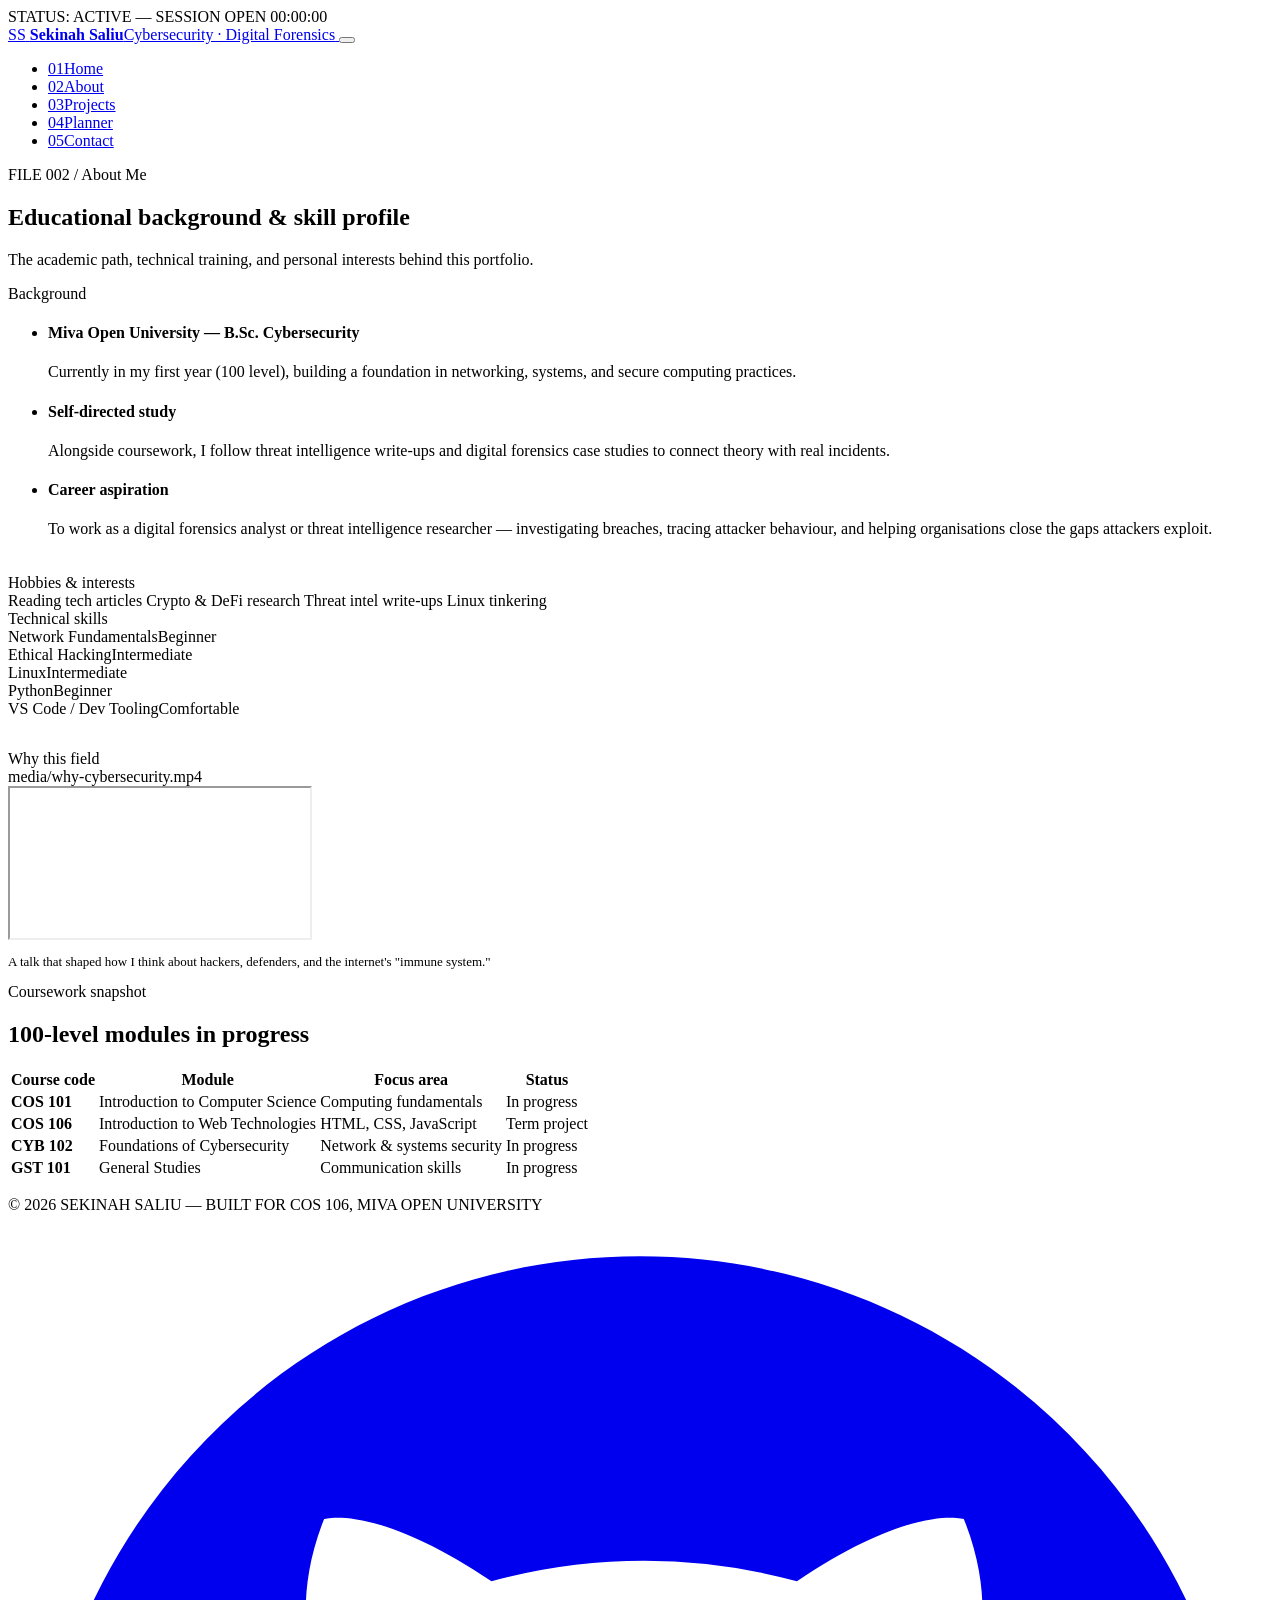
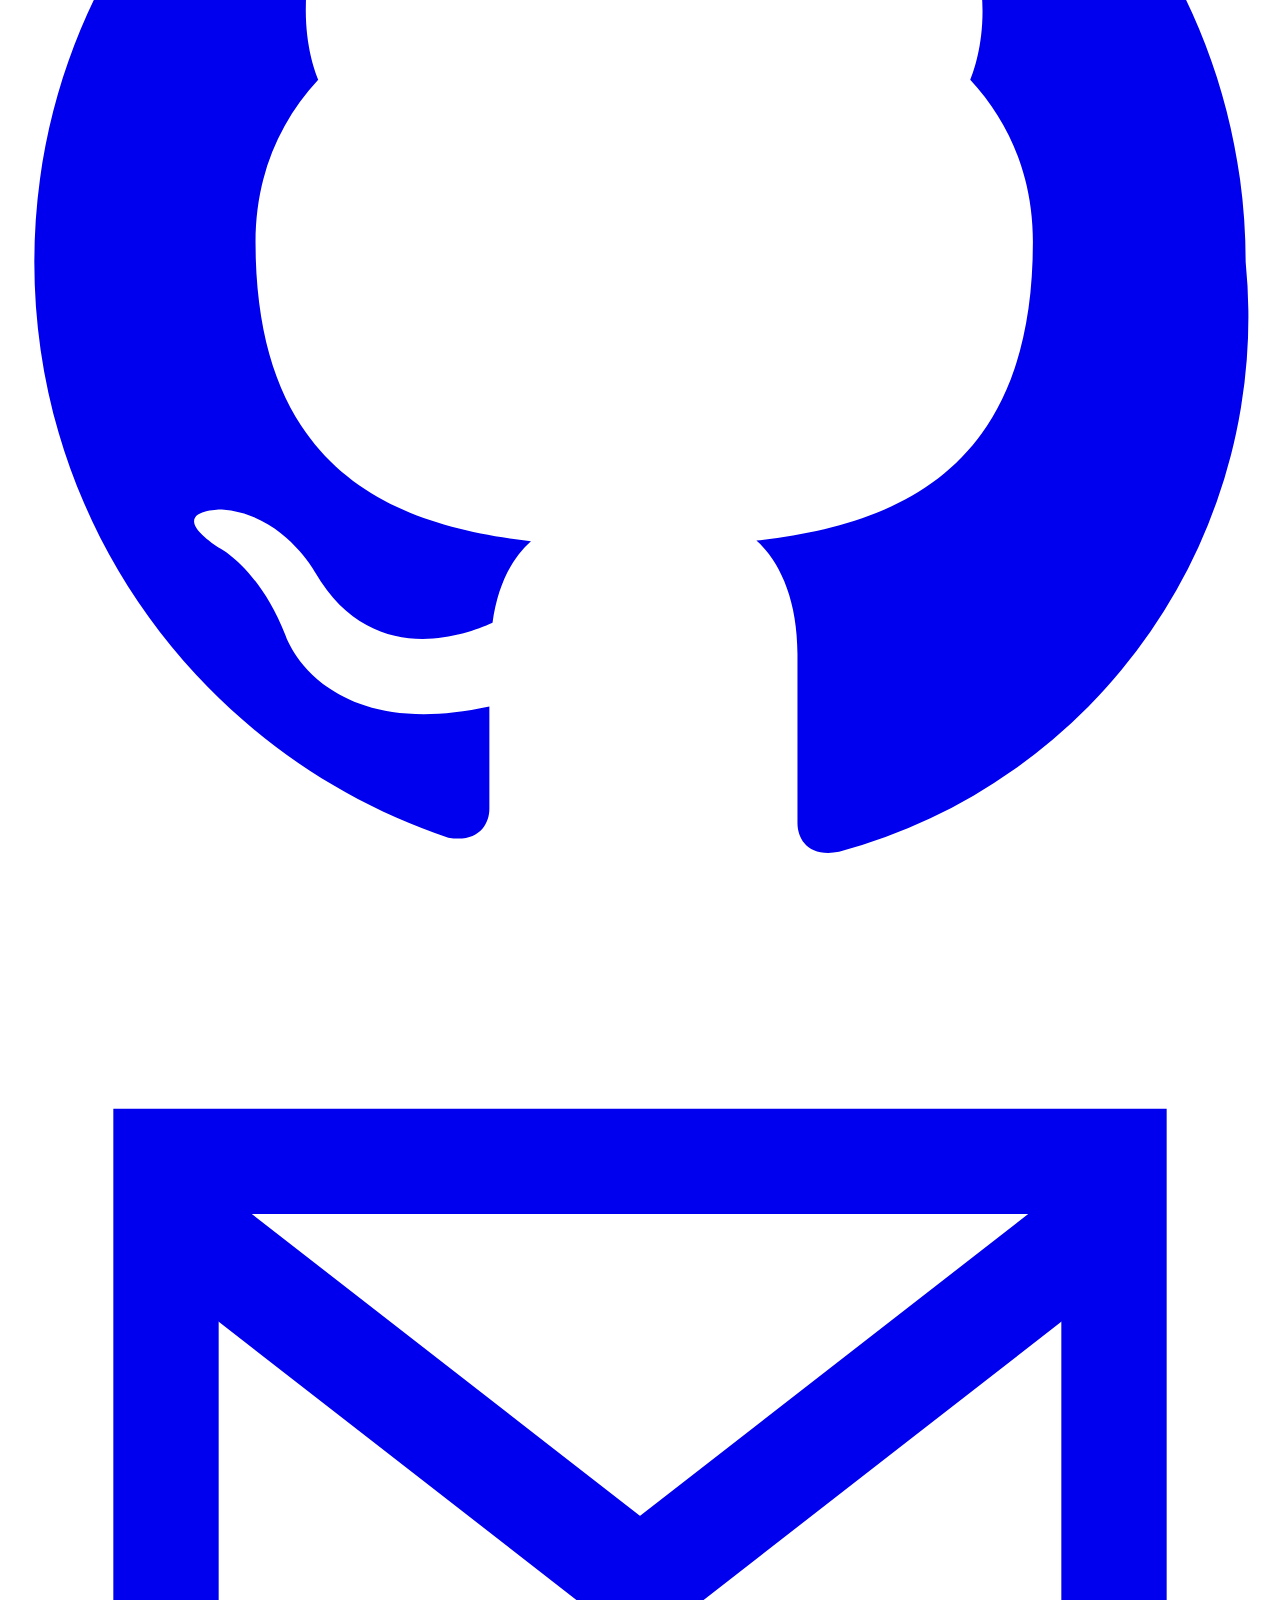
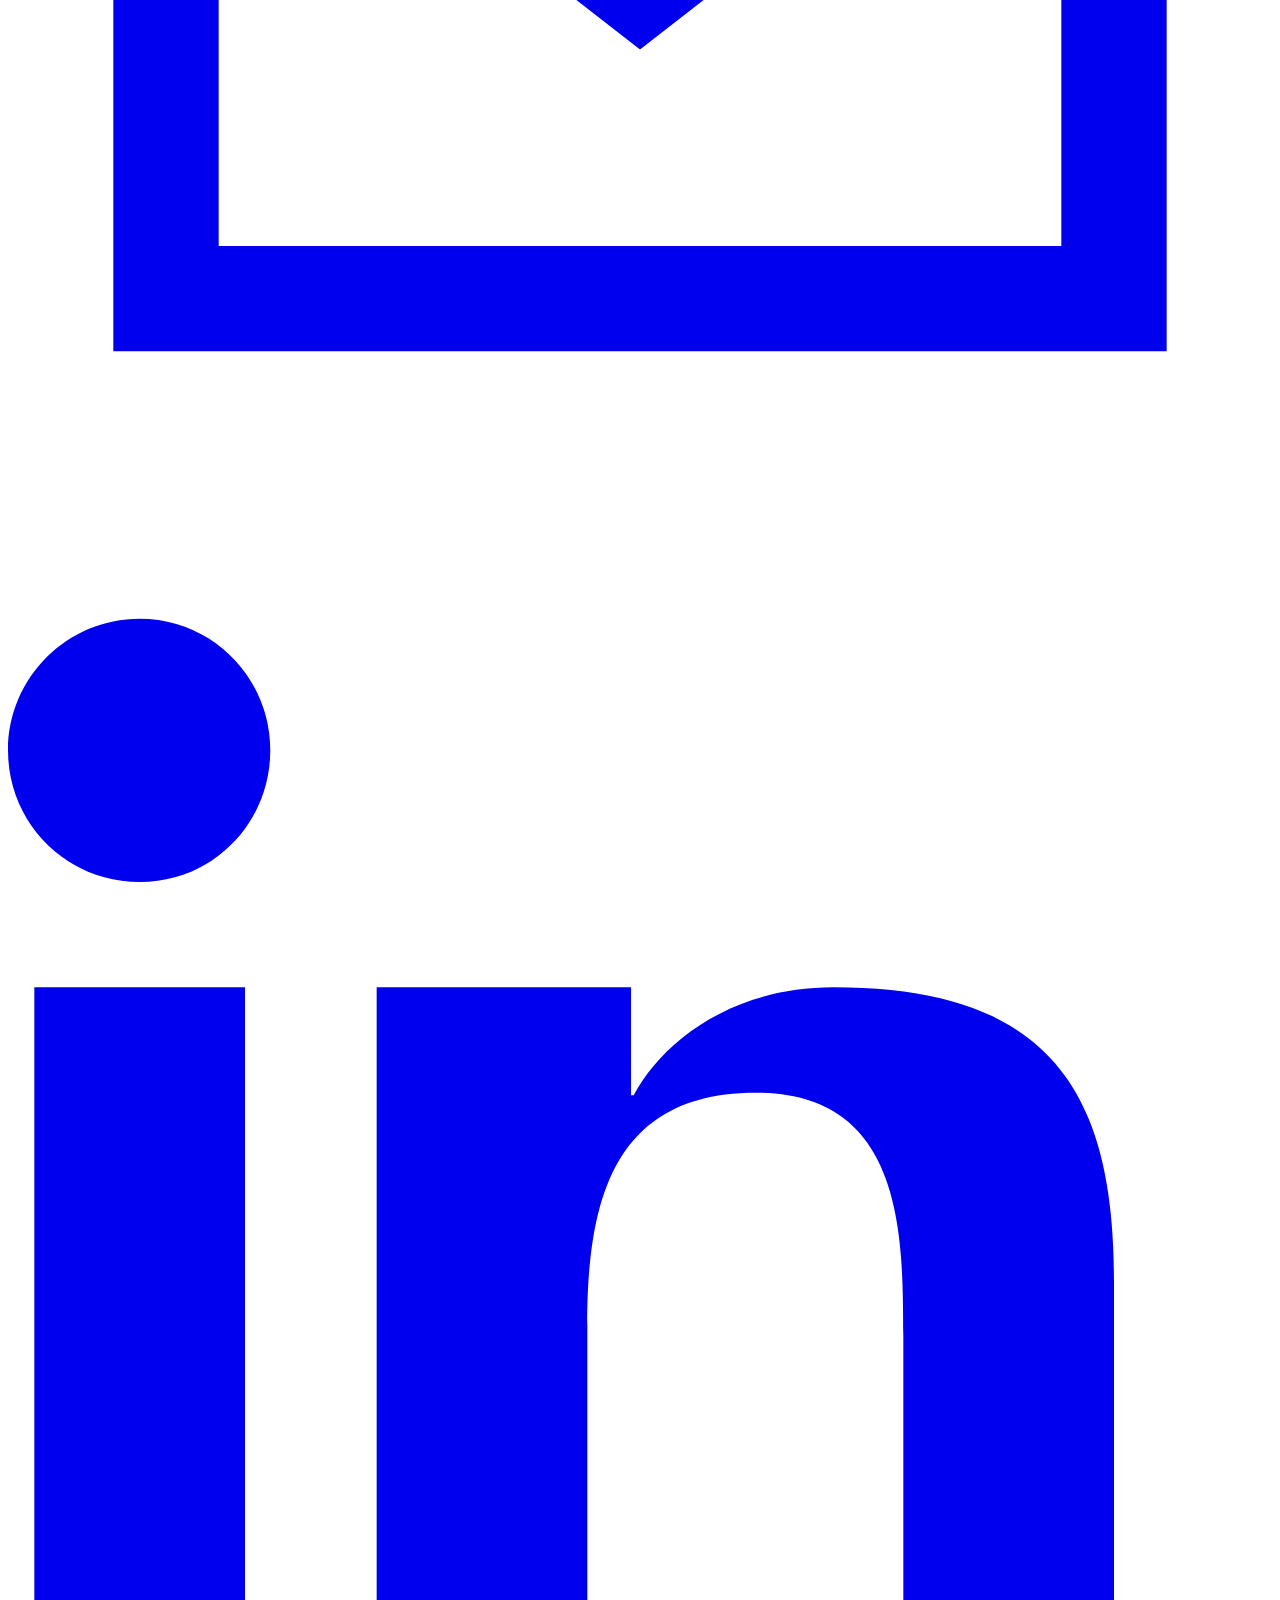
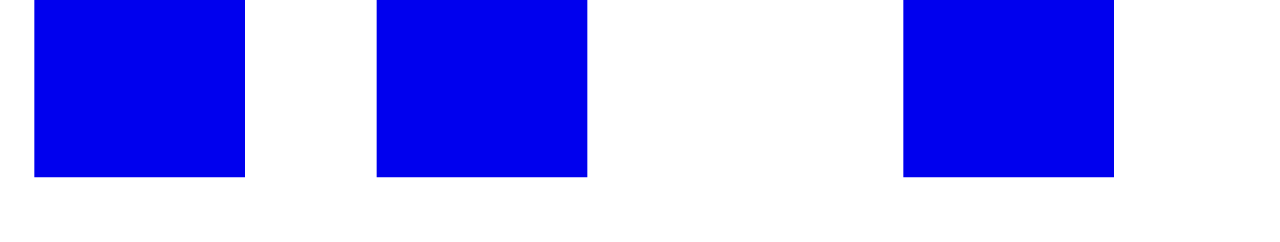
==== about.html @ edb3a20c "Create about.html" ====
<!DOCTYPE html>
<html lang="en">
<head>
<meta charset="UTF-8">
<meta name="viewport" content="width=device-width, initial-scale=1.0">
<title>About Me — Sekinah Saliu</title>
<meta name="description" content="Educational background, career aspirations, technical skills and interests of Sekinah Saliu, Cybersecurity student.">
<link rel="preconnect" href="https://fonts.googleapis.com">
<link href="https://fonts.googleapis.com/css2?family=IBM+Plex+Mono:wght@400;500;600;700&family=Inter:wght@400;500;600;700;800&display=swap" rel="stylesheet">
<link rel="stylesheet" href="css/style.css">
</head>
<body>

<div class="status-bar">
  <div class="wrap">
    <span><span class="status-dot"></span>STATUS: ACTIVE — SESSION OPEN</span>
    <span class="clock" data-clock>00:00:00</span>
  </div>
</div>

<header class="site-header">
  <nav class="nav-row wrap">
    <a href="index.html" class="brand">
      <span class="brand-mark">SS</span>
      <span class="brand-text"><strong>Sekinah Saliu</strong><span>Cybersecurity · Digital Forensics</span></span>
    </a>
    <button class="nav-toggle" aria-label="Toggle navigation" aria-expanded="false">
      <span></span><span></span><span></span>
    </button>
    <ul class="case-tabs">
      <li><a href="index.html"><span class="idx">01</span>Home</a></li>
      <li><a href="about.html" class="active"><span class="idx">02</span>About</a></li>
      <li><a href="projects.html"><span class="idx">03</span>Projects</a></li>
      <li><a href="planner.html"><span class="idx">04</span>Planner</a></li>
      <li><a href="contact.html"><span class="idx">05</span>Contact</a></li>
    </ul>
  </nav>
</header>

<main>
  <section class="page-head wrap">
    <div class="breadcrumb"><span class="cyan">FILE 002</span> / About Me</div>
    <h1 class="section-title">Educational background &amp; skill profile</h1>
    <p class="section-sub">The academic path, technical training, and personal interests behind this portfolio.</p>
  </section>

  <section class="section-tight">
    <div class="wrap about-grid">

      <div class="reveal in">
        <div class="eyebrow">Background</div>
        <ul class="log-list">
          <li>
            <span class="dot"></span>
            <div>
              <h4>Miva Open University — B.Sc. Cybersecurity</h4>
              <p>Currently in my first year (100 level), building a foundation in networking, systems, and secure computing practices.</p>
            </div>
          </li>
          <li>
            <span class="dot"></span>
            <div>
              <h4>Self-directed study</h4>
              <p>Alongside coursework, I follow threat intelligence write-ups and digital forensics case studies to connect theory with real incidents.</p>
            </div>
          </li>
          <li>
            <span class="dot"></span>
            <div>
              <h4>Career aspiration</h4>
              <p>To work as a digital forensics analyst or threat intelligence researcher — investigating breaches, tracing attacker behaviour, and helping organisations close the gaps attackers exploit.</p>
            </div>
          </li>
        </ul>

        <div class="eyebrow" style="margin-top:36px;">Hobbies &amp; interests</div>
        <div class="chip-row">
          <span class="chip">Reading tech articles</span>
          <span class="chip">Crypto &amp; DeFi research</span>
          <span class="chip">Threat intel write-ups</span>
          <span class="chip">Linux tinkering</span>
        </div>
      </div>

      <div class="reveal">
        <div class="eyebrow">Technical skills</div>

        <div class="meter">
          <div class="meter-head"><span>Network Fundamentals</span><span class="level">Beginner</span></div>
          <div class="meter-track"><div class="meter-fill" data-level="35"></div></div>
        </div>
        <div class="meter">
          <div class="meter-head"><span>Ethical Hacking</span><span class="level">Intermediate</span></div>
          <div class="meter-track"><div class="meter-fill" data-level="65"></div></div>
        </div>
        <div class="meter">
          <div class="meter-head"><span>Linux</span><span class="level">Intermediate</span></div>
          <div class="meter-track"><div class="meter-fill" data-level="65"></div></div>
        </div>
        <div class="meter">
          <div class="meter-head"><span>Python</span><span class="level">Beginner</span></div>
          <div class="meter-track"><div class="meter-fill" data-level="30"></div></div>
        </div>
        <div class="meter">
          <div class="meter-head"><span>VS Code / Dev Tooling</span><span class="level">Comfortable</span></div>
          <div class="meter-track"><div class="meter-fill" data-level="55"></div></div>
        </div>

        <div class="eyebrow" style="margin-top:32px;">Why this field</div>
        <div class="video-frame">
          <div class="terminal-bar"><span></span><span></span><span></span><span class="path">media/why-cybersecurity.mp4</span></div>
          <iframe src="https://www.youtube.com/embed/fJC8jT9RD7o" title="Hackers: the internet's immune system — Keren Elazari" allowfullscreen loading="lazy"></iframe>
        </div>
        <p style="color:var(--muted); font-size:13px; margin-top:10px;">A talk that shaped how I think about hackers, defenders, and the internet's "immune system."</p>
      </div>
    </div>
  </section>

  <div class="wrap"><div class="divider"></div></div>

  <section class="section-tight">
    <div class="wrap">
      <div class="eyebrow">Coursework snapshot</div>
      <div class="section-head">
        <h2 class="section-title">100-level modules in progress</h2>
      </div>
      <div class="card">
        <table class="data-table">
          <thead>
            <tr><th>Course code</th><th>Module</th><th>Focus area</th><th>Status</th></tr>
          </thead>
          <tbody>
            <tr><td><strong>COS 101</strong></td><td>Introduction to Computer Science</td><td>Computing fundamentals</td><td>In progress</td></tr>
            <tr><td><strong>COS 106</strong></td><td>Introduction to Web Technologies</td><td>HTML, CSS, JavaScript</td><td>Term project</td></tr>
            <tr><td><strong>CYB 102</strong></td><td>Foundations of Cybersecurity</td><td>Network &amp; systems security</td><td>In progress</td></tr>
            <tr><td><strong>GST 101</strong></td><td>General Studies</td><td>Communication skills</td><td>In progress</td></tr>
          </tbody>
        </table>
      </div>
    </div>
  </section>
</main>

<footer>
  <div class="wrap footer-row">
    <p>© 2026 SEKINAH SALIU — BUILT FOR COS 106, MIVA OPEN UNIVERSITY</p>
    <div class="socials">
      <a href="https://github.com/" aria-label="GitHub" target="_blank" rel="noopener">
        <svg viewBox="0 0 24 24" fill="currentColor"><path d="M12 .5C5.65.5.5 5.65.5 12c0 5.09 3.29 9.4 7.86 10.93.57.1.78-.25.78-.55v-1.94c-3.2.7-3.87-1.35-3.87-1.35-.53-1.33-1.29-1.68-1.29-1.68-1.05-.72.08-.71.08-.71 1.16.08 1.77 1.19 1.77 1.19 1.03 1.77 2.71 1.26 3.37.96.1-.75.4-1.26.73-1.55-2.55-.29-5.23-1.28-5.23-5.68 0-1.25.45-2.28 1.19-3.08-.12-.29-.52-1.46.11-3.05 0 0 .97-.31 3.18 1.18a11 11 0 0 1 5.8 0c2.2-1.49 3.17-1.18 3.17-1.18.64 1.59.24 2.76.12 3.05.74.8 1.19 1.83 1.19 3.08 0 4.41-2.69 5.38-5.25 5.67.41.36.78 1.07.78 2.16v3.2c0 .31.21.66.79.55A10.52 10.52 0 0 0 23.5 12C23.5 5.65 18.35.5 12 .5Z"/></svg>
      </a>
      <a href="mailto:sekinah.saliu@example.com" aria-label="Email">
        <svg viewBox="0 0 24 24" fill="none" stroke="currentColor" stroke-width="2"><path d="M3 5h18v14H3z"/><path d="m3 6 9 7 9-7"/></svg>
      </a>
      <a href="https://linkedin.com/" aria-label="LinkedIn" target="_blank" rel="noopener">
        <svg viewBox="0 0 24 24" fill="currentColor"><path d="M4.98 3.5C4.98 4.88 3.9 6 2.5 6S0 4.88 0 3.5 1.12 1 2.5 1s2.48 1.12 2.48 2.5ZM.5 8h4V23h-4V8Zm7.5 0h3.83v2.05h.05c.53-1 1.84-2.05 3.79-2.05C19.9 8 21 10.1 21 13.6V23h-4v-8.4c0-2-.04-4.6-2.8-4.6-2.8 0-3.2 2.2-3.2 4.45V23h-4V8Z"/></svg>
      </a>
    </div>
  </div>
</footer>

<script src="js/main.js"></script>
</body>
</html>
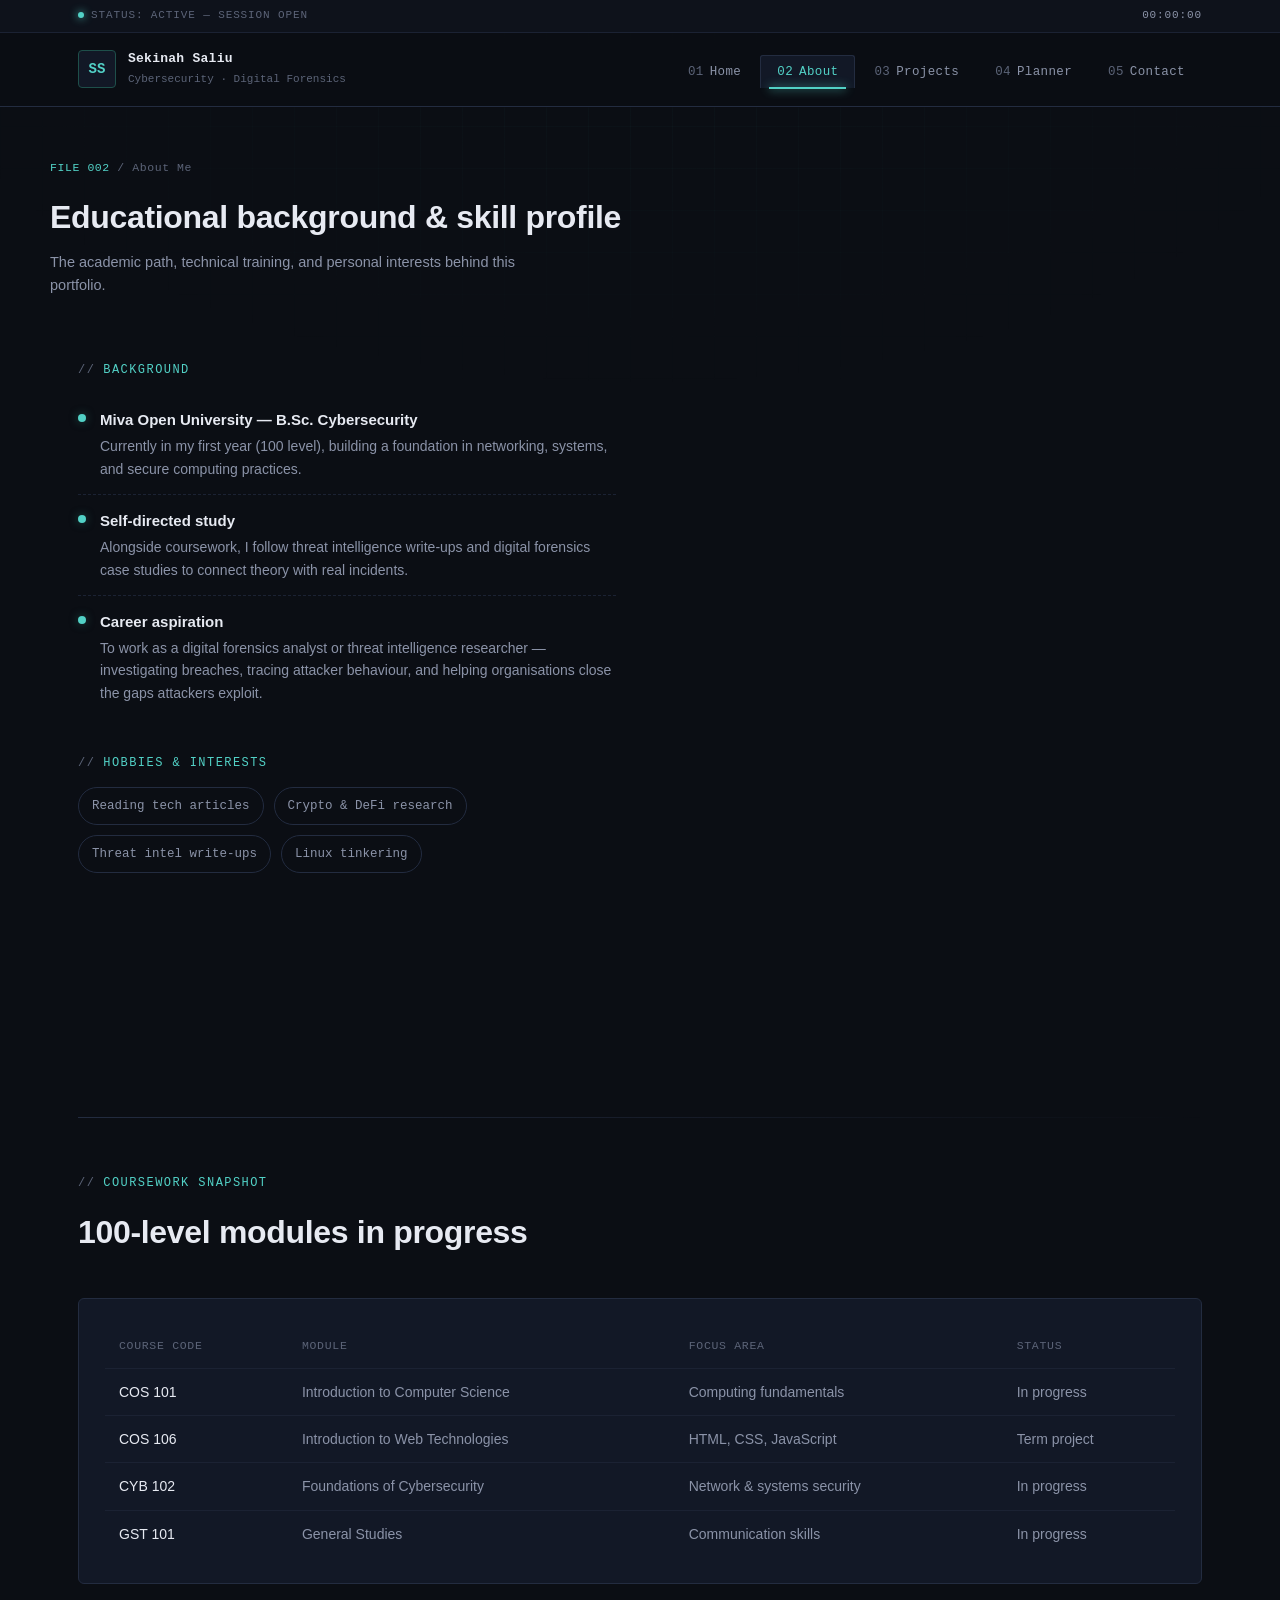
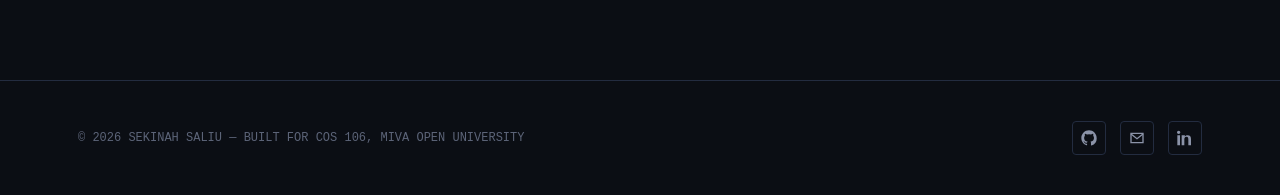
==== commit 3f2d15d5: "Update about.html" ====
--- a/about.html
+++ b/about.html
@@ -7,7 +7,7 @@
 <meta name="description" content="Educational background, career aspirations, technical skills and interests of Sekinah Saliu, Cybersecurity student.">
 <link rel="preconnect" href="https://fonts.googleapis.com">
 <link href="https://fonts.googleapis.com/css2?family=IBM+Plex+Mono:wght@400;500;600;700&family=Inter:wght@400;500;600;700;800&display=swap" rel="stylesheet">
-<link rel="stylesheet" href="css/style.css">
+<link rel="stylesheet" href="style.css">
 </head>
 <body>
 
@@ -158,6 +158,6 @@
   </div>
 </footer>
 
-<script src="js/main.js"></script>
+<script src="script.js"></script>
 </body>
 </html>
--- a/style.css
+++ b/style.css
@@ -0,0 +1,401 @@
+/* =========================================================
+   SEKINAH SALIU — DIGITAL FORENSICS PORTFOLIO
+   Design language: "Case File" — evidence dossier meets
+   terminal diagnostics. Built for COS 106 Term Project.
+   ========================================================= */
+
+/* ---------- Design Tokens ---------- */
+:root{
+  --ink:        #0B0E14;
+  --ink-2:      #0E121B;
+  --panel:      #121826;
+  --panel-2:    #1A2233;
+  --line:       #232C40;
+  --line-soft:  #1B2233;
+  --text:       #E7EAF2;
+  --muted:      #8B93A8;
+  --muted-2:    #5C6478;
+  --amber:      #E8A33D;
+  --amber-dim:  #7A5A22;
+  --cyan:       #52D1C6;
+  --cyan-dim:   #1E4F4A;
+  --red:        #E1544A;
+  --red-dim:    #5A2521;
+
+  --mono: 'IBM Plex Mono', 'Courier New', monospace;
+  --sans: 'Inter', -apple-system, BlinkMacSystemFont, 'Segoe UI', sans-serif;
+
+  --radius: 3px;
+  --radius-lg: 6px;
+  --shadow: 0 20px 60px -20px rgba(0,0,0,0.6);
+  --maxw: 1180px;
+}
+
+/* ---------- Reset ---------- */
+*, *::before, *::after{ box-sizing: border-box; }
+html{ scroll-behavior: smooth; }
+body{
+  margin:0;
+  background: var(--ink);
+  color: var(--text);
+  font-family: var(--sans);
+  font-size: 16px;
+  line-height: 1.6;
+  -webkit-font-smoothing: antialiased;
+}
+img{ max-width:100%; display:block; }
+a{ color: inherit; text-decoration:none; }
+ul{ margin:0; padding:0; list-style:none; }
+h1,h2,h3,h4,p{ margin:0; }
+button, input, textarea{ font-family: inherit; color: inherit; }
+
+/* Faint schematic grid backdrop */
+body::before{
+  content:"";
+  position: fixed; inset:0;
+  background-image:
+    linear-gradient(rgba(82,209,198,0.035) 1px, transparent 1px),
+    linear-gradient(90deg, rgba(82,209,198,0.035) 1px, transparent 1px);
+  background-size: 42px 42px;
+  pointer-events:none;
+  z-index:0;
+  mask-image: radial-gradient(ellipse 80% 60% at 50% 0%, black, transparent 75%);
+}
+
+::selection{ background: var(--cyan); color: var(--ink); }
+
+/* Visible keyboard focus, always */
+a:focus-visible, button:focus-visible, input:focus-visible,
+textarea:focus-visible, [tabindex]:focus-visible{
+  outline: 2px solid var(--cyan);
+  outline-offset: 3px;
+}
+
+/* Reduced motion respected globally */
+@media (prefers-reduced-motion: reduce){
+  *{ animation-duration: 0.001ms !important; animation-iteration-count: 1 !important;
+     transition-duration: 0.001ms !important; scroll-behavior:auto !important; }
+}
+
+/* ---------- Utility ---------- */
+.wrap{ max-width: var(--maxw); margin:0 auto; padding: 0 28px; position:relative; z-index:1; }
+.mono{ font-family: var(--mono); }
+.eyebrow{
+  font-family: var(--mono); font-size: 12px; letter-spacing: .12em; text-transform: uppercase;
+  color: var(--cyan); display:flex; align-items:center; gap:8px; margin-bottom: 14px;
+}
+.eyebrow::before{ content:"//"; color: var(--muted-2); }
+.section{ padding: 88px 0; position: relative; z-index:1; }
+.section-tight{ padding: 56px 0; }
+.divider{
+  height:1px; background: linear-gradient(90deg, var(--line) 0%, transparent 100%);
+  margin: 0;
+}
+.tag{
+  font-family: var(--mono); font-size: 11px; letter-spacing:.08em; text-transform:uppercase;
+  padding: 3px 9px; border:1px solid var(--line); border-radius: 2px; color: var(--muted);
+}
+.tag.amber{ color: var(--amber); border-color: var(--amber-dim); }
+.tag.cyan{ color: var(--cyan); border-color: var(--cyan-dim); }
+.tag.red{ color: var(--red); border-color: var(--red-dim); }
+
+.btn{
+  display:inline-flex; align-items:center; gap:10px;
+  font-family: var(--mono); font-size: 13px; letter-spacing:.04em; text-transform: uppercase;
+  padding: 13px 22px; border-radius: var(--radius); border:1px solid var(--line);
+  background: var(--panel); cursor:pointer; transition: all .18s ease;
+}
+.btn:hover{ border-color: var(--cyan); color: var(--cyan); transform: translateY(-1px); }
+.btn.primary{ background: var(--cyan); color: var(--ink); border-color: var(--cyan); font-weight:600; }
+.btn.primary:hover{ background: #66DDD1; color: var(--ink); box-shadow: 0 8px 30px -8px rgba(82,209,198,.5); }
+.btn.ghost{ background:transparent; }
+.btn::after{ content:"→"; transition: transform .18s ease; }
+.btn:hover::after{ transform: translateX(3px); }
+
+/* ---------- Status Ticker Bar ---------- */
+.status-bar{
+  border-bottom:1px solid var(--line-soft);
+  background: var(--ink-2);
+  font-family: var(--mono); font-size:11px; letter-spacing:.08em;
+  color: var(--muted-2); position:relative; z-index:2;
+}
+.status-bar .wrap{ display:flex; align-items:center; justify-content:space-between; padding:7px 28px; }
+.status-dot{
+  display:inline-block; width:6px; height:6px; border-radius:50%;
+  background: var(--cyan); margin-right:7px; box-shadow: 0 0 8px var(--cyan);
+  animation: pulse 2s infinite;
+}
+@keyframes pulse{ 0%,100%{ opacity:1; } 50%{ opacity:.35; } }
+.status-bar .clock{ color: var(--muted); }
+
+/* ---------- Header / Case-File Nav ---------- */
+header.site-header{
+  position: sticky; top:0; z-index: 50;
+  background: rgba(11,14,20,0.88);
+  backdrop-filter: blur(10px);
+  border-bottom: 1px solid var(--line);
+}
+.nav-row{ display:flex; align-items:center; justify-content:space-between; padding: 16px 28px; }
+.brand{ display:flex; align-items:center; gap:12px; }
+.brand-mark{
+  width:38px; height:38px; border-radius:4px;
+  border:1px solid var(--cyan-dim); background: var(--panel);
+  display:flex; align-items:center; justify-content:center;
+  font-family: var(--mono); font-weight:700; color: var(--cyan); font-size:14px;
+}
+.brand-text{ font-family: var(--mono); font-size:13px; }
+.brand-text strong{ color: var(--text); display:block; letter-spacing:.02em; }
+.brand-text span{ color: var(--muted-2); font-size: 11px; }
+
+.case-tabs{ display:flex; gap:2px; }
+.case-tabs a{
+  position:relative;
+  font-family: var(--mono); font-size:12.5px; letter-spacing:.03em;
+  color: var(--muted); padding: 9px 16px; border-radius: 3px 3px 0 0;
+  border: 1px solid transparent; border-bottom:none;
+  transition: color .15s ease;
+}
+.case-tabs a .idx{ color: var(--muted-2); margin-right:6px; }
+.case-tabs a:hover{ color: var(--text); }
+.case-tabs a.active{ color: var(--cyan); border-color: var(--line); background: var(--panel); }
+.case-tabs a.active .idx{ color: var(--cyan); }
+.case-tabs a.active::after{
+  content:""; position:absolute; left:8px; right:8px; bottom:-1px; height:2px;
+  background: var(--cyan); box-shadow: 0 0 10px var(--cyan);
+}
+
+.nav-toggle{ display:none; background:none; border:1px solid var(--line); border-radius:4px; padding:8px 10px; cursor:pointer; }
+.nav-toggle span{ display:block; width:18px; height:2px; background:var(--text); margin:3px 0; }
+
+@media (max-width: 880px){
+  .case-tabs{
+    display:none; position:absolute; top:100%; left:0; right:0;
+    flex-direction:column; background: var(--ink-2); border-bottom:1px solid var(--line);
+    padding: 8px 0;
+  }
+  .case-tabs.open{ display:flex; }
+  .case-tabs a{ padding: 12px 28px; border-radius:0; }
+  .case-tabs a.active::after{ display:none; }
+  .nav-toggle{ display:block; }
+}
+
+/* ---------- Hero ---------- */
+.hero{ padding: 64px 0 40px; position:relative; z-index:1; }
+.hero-grid{ display:grid; grid-template-columns: 1.15fr 0.85fr; gap: 56px; align-items:center; }
+@media (max-width: 900px){ .hero-grid{ grid-template-columns: 1fr; gap:40px; } }
+
+.terminal{
+  background: var(--panel); border:1px solid var(--line); border-radius: var(--radius-lg);
+  box-shadow: var(--shadow); overflow:hidden;
+}
+.terminal-bar{
+  display:flex; align-items:center; gap:7px; padding:10px 14px;
+  border-bottom:1px solid var(--line); background: var(--panel-2);
+}
+.terminal-bar span{ width:9px; height:9px; border-radius:50%; background: var(--line); }
+.terminal-bar .path{ margin-left:10px; font-family:var(--mono); font-size:11px; color:var(--muted-2); }
+.terminal-body{ padding: 22px 24px 26px; font-family: var(--mono); font-size: 13.5px; min-height: 168px; }
+.terminal-body .line{ color: var(--muted); margin-bottom:6px; }
+.terminal-body .line .ok{ color: var(--cyan); }
+.terminal-body .cursor{ display:inline-block; width:8px; height:15px; background:var(--cyan); vertical-align:-2px; animation: blink 1s steps(1) infinite; }
+@keyframes blink{ 50%{ opacity:0; } }
+
+.hero-name{ font-family: var(--sans); font-weight: 800; font-size: clamp(34px, 5vw, 52px); line-height:1.08; margin: 22px 0 10px; letter-spacing: -0.01em; }
+.hero-role{ color: var(--cyan); font-family: var(--mono); font-size: 14px; letter-spacing:.03em; margin-bottom:16px; }
+.hero-bio{ color: var(--muted); max-width: 54ch; margin-bottom: 26px; font-size: 15.5px; }
+.hero-cta{ display:flex; gap:14px; flex-wrap:wrap; }
+
+/* ID Badge (signature element) */
+.id-badge{
+  background: linear-gradient(180deg, var(--panel) 0%, var(--panel-2) 100%);
+  border: 1px solid var(--line); border-radius: var(--radius-lg);
+  padding: 22px; box-shadow: var(--shadow); position:relative;
+}
+.id-badge::before{
+  content:""; position:absolute; inset:0; border-radius: var(--radius-lg);
+  padding:1px; background: linear-gradient(135deg, var(--cyan-dim), transparent 40%);
+  -webkit-mask: linear-gradient(#000 0 0) content-box, linear-gradient(#000 0 0);
+  -webkit-mask-composite: xor; mask-composite: exclude; pointer-events:none;
+}
+.id-badge-top{ display:flex; justify-content:space-between; align-items:flex-start; margin-bottom:16px; }
+.id-badge-top .tag{ }
+.id-photo{
+  width:100%; aspect-ratio: 4/3; border-radius: 4px; overflow:hidden;
+  border:1px solid var(--line); background: var(--ink-2);
+  display:flex; align-items:center; justify-content:center; position:relative;
+  margin-bottom: 16px;
+}
+.id-photo::after{
+  content:""; position:absolute; inset:0;
+  background: repeating-linear-gradient(0deg, transparent, transparent 3px, rgba(82,209,198,0.03) 4px);
+}
+.id-photo svg{ width: 46%; opacity:.9; }
+.id-scanline{
+  position:absolute; left:0; right:0; height:2px; background: var(--cyan); opacity:.7;
+  box-shadow: 0 0 12px var(--cyan); animation: scan 3.2s ease-in-out infinite;
+}
+@keyframes scan{ 0%{ top:4%; } 50%{ top:92%; } 100%{ top:4%; } }
+.id-row{ display:flex; justify-content:space-between; font-family:var(--mono); font-size:12px; padding:7px 0; border-bottom: 1px dashed var(--line-soft); color: var(--muted); }
+.id-row:last-child{ border-bottom:none; }
+.id-row strong{ color: var(--text); font-weight:500; }
+
+/* ---------- Cards / Grids ---------- */
+.grid-3{ display:grid; grid-template-columns: repeat(3, 1fr); gap: 22px; }
+.grid-2{ display:grid; grid-template-columns: repeat(2, 1fr); gap: 22px; }
+@media (max-width: 880px){ .grid-3{ grid-template-columns: 1fr; } .grid-2{ grid-template-columns:1fr; } }
+
+.card{
+  background: var(--panel); border:1px solid var(--line); border-radius: var(--radius-lg);
+  padding: 26px; transition: border-color .2s ease, transform .2s ease;
+  position:relative; overflow:hidden;
+}
+.card:hover{ border-color: var(--cyan-dim); transform: translateY(-3px); }
+.card::before{
+  content:""; position:absolute; top:0; left:0; right:0; height:2px;
+  background: var(--cyan); transform: scaleX(0); transform-origin:left;
+  transition: transform .35s ease;
+}
+.card:hover::before{ transform: scaleX(1); }
+.card h3{ font-size: 18px; margin-bottom:10px; }
+.card p{ color: var(--muted); font-size: 14.5px; }
+
+.section-head{ display:flex; align-items:flex-end; justify-content:space-between; margin-bottom: 40px; flex-wrap:wrap; gap:16px; }
+.section-title{ font-size: clamp(24px, 3vw, 32px); font-weight:700; letter-spacing:-.01em; }
+.section-sub{ color: var(--muted); max-width: 60ch; margin-top: 8px; font-size: 14.5px; }
+
+/* ---------- Diagnostic Meters (skills) ---------- */
+.meter{ margin-bottom: 18px; }
+.meter-head{ display:flex; justify-content:space-between; font-family:var(--mono); font-size:12.5px; margin-bottom:7px; }
+.meter-head .level{ color: var(--cyan); }
+.meter-track{ height:6px; background: var(--panel-2); border-radius:3px; overflow:hidden; border:1px solid var(--line); }
+.meter-fill{ height:100%; background: linear-gradient(90deg, var(--cyan-dim), var(--cyan)); width:0; transition: width 1.1s cubic-bezier(.2,.8,.2,1); }
+
+/* ---------- Footer ---------- */
+footer{ border-top:1px solid var(--line); padding: 40px 0; margin-top: 40px; position:relative; z-index:1; }
+.footer-row{ display:flex; justify-content:space-between; align-items:center; flex-wrap:wrap; gap:16px; }
+.footer-row p{ color: var(--muted-2); font-family: var(--mono); font-size:12px; }
+.socials{ display:flex; gap:14px; }
+.socials a{ width:34px; height:34px; border:1px solid var(--line); border-radius:4px; display:flex; align-items:center; justify-content:center; transition: border-color .2s ease, color .2s ease; color: var(--muted); }
+.socials a:hover{ border-color: var(--cyan); color: var(--cyan); }
+.socials svg{ width:16px; height:16px; }
+
+/* ---------- Page header (non-home pages) ---------- */
+.page-head{ padding: 52px 0 8px; }
+.page-head .section-title{ margin-bottom: 6px; }
+.breadcrumb{ font-family: var(--mono); font-size:11.5px; color: var(--muted-2); margin-bottom:14px; letter-spacing:.05em; }
+.breadcrumb .cyan{ color: var(--cyan); }
+
+/* ---------- About page ---------- */
+.about-grid{ display:grid; grid-template-columns: 1fr 1fr; gap: 48px; align-items:start; }
+@media (max-width: 880px){ .about-grid{ grid-template-columns:1fr; } }
+.log-list li{ display:flex; gap:14px; padding: 14px 0; border-bottom:1px dashed var(--line-soft); }
+.log-list li:last-child{ border-bottom:none; }
+.log-list .dot{ width:8px; height:8px; border-radius:50%; background: var(--cyan); margin-top:6px; flex-shrink:0; box-shadow: 0 0 8px var(--cyan-dim); }
+.log-list h4{ font-size:15px; margin-bottom:3px; }
+.log-list p{ color: var(--muted); font-size:14px; }
+
+.chip-row{ display:flex; flex-wrap:wrap; gap:10px; margin-top: 8px; }
+.chip{ font-family: var(--mono); font-size:12.5px; padding:8px 13px; border:1px solid var(--line); border-radius:20px; color: var(--muted); }
+
+.video-frame{
+  border:1px solid var(--line); border-radius: var(--radius-lg); overflow:hidden; background: var(--panel);
+  box-shadow: var(--shadow); margin-top: 8px;
+}
+.video-frame .terminal-bar{ }
+.video-frame iframe{ width:100%; aspect-ratio: 16/9; border:0; display:block; }
+
+/* ---------- Projects page ---------- */
+.project-card{ display:flex; flex-direction:column; }
+.project-thumb{
+  aspect-ratio: 16/10; border-radius: 4px; border:1px solid var(--line); background: var(--ink-2);
+  margin-bottom: 18px; display:flex; align-items:center; justify-content:center; overflow:hidden; position:relative;
+}
+.project-thumb svg{ width:56%; }
+.project-thumb .case-id{ position:absolute; top:10px; left:10px; font-family:var(--mono); font-size:10.5px; color: var(--muted-2); }
+.project-meta{ display:flex; gap:8px; margin: 12px 0 14px; flex-wrap:wrap; }
+.project-link{ font-family: var(--mono); font-size:12.5px; color: var(--cyan); display:inline-flex; align-items:center; gap:6px; margin-top:auto; }
+.project-link::after{ content:"↗"; }
+
+/* ---------- Planner page ---------- */
+.planner-shell{
+  background: var(--panel); border:1px solid var(--line); border-radius: var(--radius-lg);
+  box-shadow: var(--shadow); overflow:hidden;
+}
+.planner-toolbar{
+  display:flex; gap:10px; padding: 20px; border-bottom:1px solid var(--line); flex-wrap:wrap;
+  background: var(--panel-2);
+}
+.planner-toolbar input[type="text"], .planner-toolbar input[type="date"]{
+  background: var(--ink-2); border:1px solid var(--line); border-radius:3px; padding:11px 13px;
+  font-size:14px; flex:1; min-width:160px;
+}
+.planner-toolbar input:focus{ border-color: var(--cyan); outline:none; }
+.priority-select{
+  background: var(--ink-2); border:1px solid var(--line); border-radius:3px; padding:11px 13px; font-size:13px;
+}
+.planner-stats{ display:flex; gap: 0; border-bottom:1px solid var(--line); }
+.pstat{ flex:1; padding: 16px 20px; text-align:center; border-right:1px solid var(--line); }
+.pstat:last-child{ border-right:none; }
+.pstat .num{ font-family:var(--mono); font-size:22px; color:var(--cyan); font-weight:600; }
+.pstat .lbl{ font-family:var(--mono); font-size:10.5px; color:var(--muted-2); text-transform:uppercase; letter-spacing:.06em; margin-top:2px; }
+
+.task-list{ padding: 8px 12px 20px; min-height: 120px; }
+.task-item{
+  display:flex; align-items:flex-start; gap:14px; padding: 15px 14px; border-bottom:1px solid var(--line-soft);
+  transition: background .15s ease;
+}
+.task-item:hover{ background: rgba(255,255,255,0.015); }
+.task-check{
+  width:20px; height:20px; border:1px solid var(--line); border-radius:3px; flex-shrink:0; cursor:pointer;
+  display:flex; align-items:center; justify-content:center; margin-top:2px; transition: all .15s ease;
+}
+.task-check.checked{ background: var(--cyan); border-color: var(--cyan); }
+.task-check.checked::after{ content:"✓"; color:var(--ink); font-size:12px; font-weight:700; }
+.task-body{ flex:1; }
+.task-title{ font-size:14.5px; margin-bottom:4px; }
+.task-item.done .task-title{ text-decoration: line-through; color: var(--muted-2); }
+.task-sub{ font-family:var(--mono); font-size:11.5px; color: var(--muted-2); display:flex; gap:10px; flex-wrap:wrap; }
+.task-del{
+  background:none; border:1px solid var(--line); border-radius:3px; color:var(--muted); cursor:pointer;
+  padding: 6px 9px; font-size:12px; transition: all .15s ease; flex-shrink:0;
+}
+.task-del:hover{ border-color: var(--red); color: var(--red); }
+.empty-state{ text-align:center; padding: 50px 20px; color: var(--muted-2); }
+.empty-state .glyph{ font-family:var(--mono); font-size:28px; margin-bottom:10px; }
+
+/* ---------- Contact page ---------- */
+.contact-grid{ display:grid; grid-template-columns: 1fr 1fr; gap: 48px; align-items:start; }
+@media (max-width: 880px){ .contact-grid{ grid-template-columns:1fr; } }
+.form-field{ margin-bottom: 20px; }
+.form-field label{ display:block; font-family: var(--mono); font-size:12px; letter-spacing:.04em; text-transform:uppercase; color: var(--muted); margin-bottom:8px; }
+.form-field input, .form-field textarea{
+  width:100%; background: var(--panel); border:1px solid var(--line); border-radius:3px;
+  padding: 13px 14px; font-size:14.5px; transition: border-color .15s ease;
+}
+.form-field input:focus, .form-field textarea:focus{ border-color: var(--cyan); outline:none; }
+.form-field textarea{ resize: vertical; min-height:120px; }
+.form-field .err{ color: var(--red); font-size:12px; margin-top:6px; font-family: var(--mono); display:none; }
+.form-field.invalid input, .form-field.invalid textarea{ border-color: var(--red); }
+.form-field.invalid .err{ display:block; }
+.form-status{
+  margin-top:18px; padding: 14px 16px; border-radius:4px; font-family:var(--mono); font-size:13px;
+  display:none; border:1px solid var(--cyan-dim); background: rgba(82,209,198,0.06); color: var(--cyan);
+}
+.form-status.show{ display:block; }
+
+.contact-info .card{ margin-bottom:16px; }
+.contact-info .card .row{ display:flex; gap:12px; align-items:flex-start; }
+.contact-info .icon{ width:34px; height:34px; border:1px solid var(--line); border-radius:4px; display:flex; align-items:center; justify-content:center; color:var(--cyan); flex-shrink:0; }
+.contact-info .icon svg{ width:16px; height:16px; }
+
+/* ---------- Reveal on scroll ---------- */
+.reveal{ opacity:0; transform: translateY(16px); transition: opacity .6s ease, transform .6s ease; }
+.reveal.in{ opacity:1; transform: translateY(0); }
+
+/* ---------- Table (Academic snapshot) ---------- */
+table.data-table{ width:100%; border-collapse: collapse; font-size: 14px; }
+.data-table th, .data-table td{ text-align:left; padding: 12px 14px; border-bottom:1px solid var(--line-soft); }
+.data-table th{ font-family: var(--mono); font-size:11.5px; text-transform:uppercase; letter-spacing:.06em; color: var(--muted-2); font-weight:500; }
+.data-table tr:last-child td{ border-bottom:none; }
+.data-table td{ color: var(--muted); }
+.data-table td strong{ color: var(--text); font-weight:500; }
